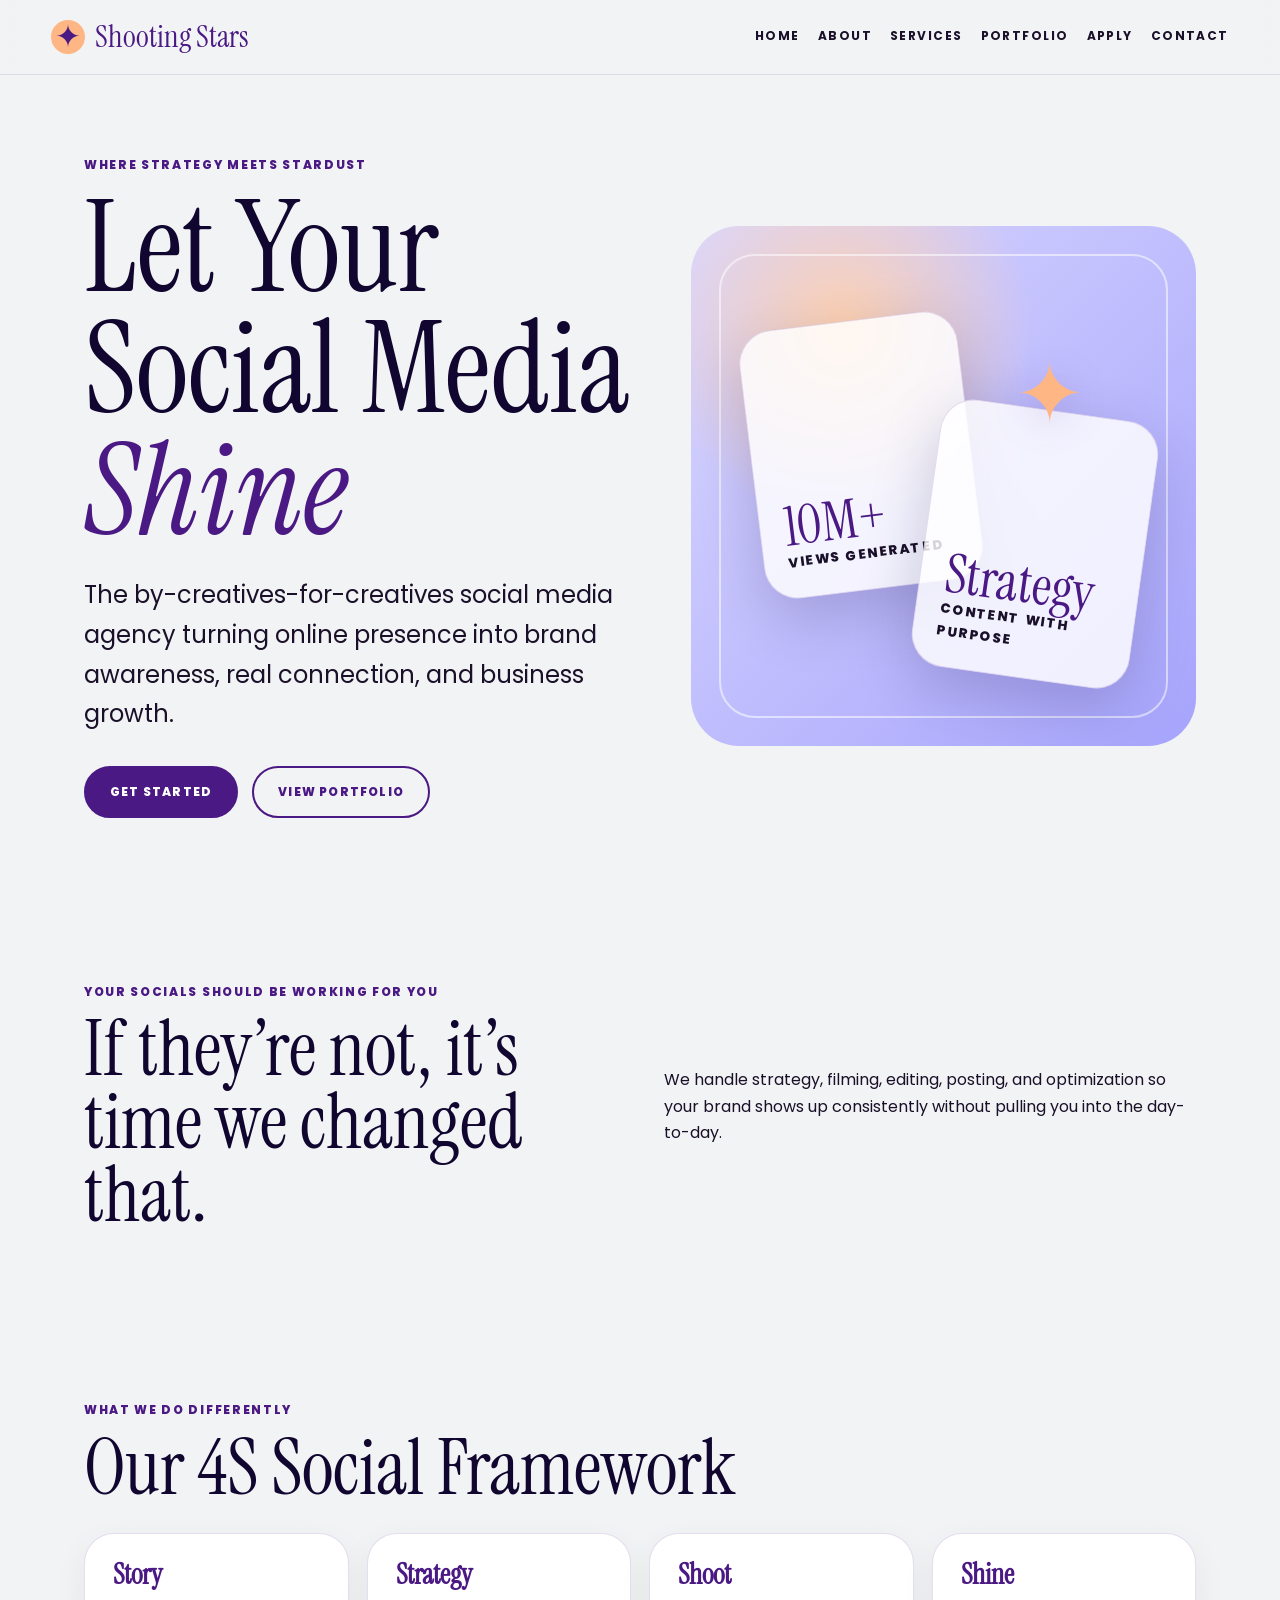
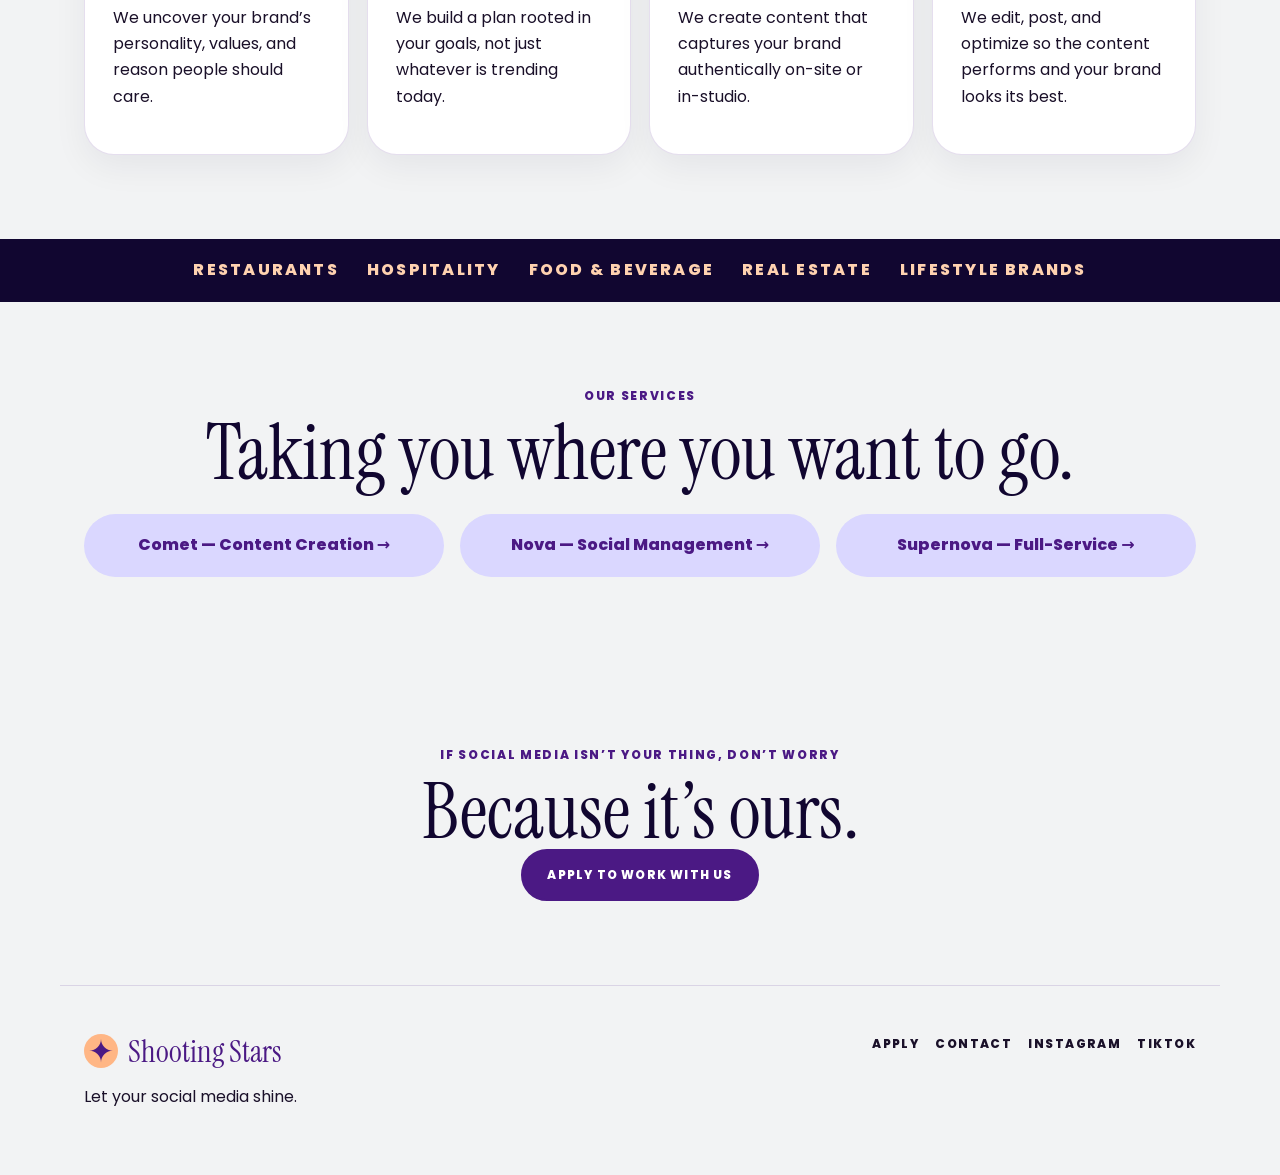
==== index.html @ 6f442920 "Add files via upload" ====
<!DOCTYPE html>
<html lang="en">
<head>
  <meta charset="UTF-8" />
  <meta name="viewport" content="width=device-width, initial-scale=1.0" />
  <meta name="description" content="Shooting Stars is a by-creatives-for-creatives social media agency helping brands shine online." />
  <title>Home | Shooting Stars</title>
  <link rel="preconnect" href="https://fonts.googleapis.com">
  <link rel="preconnect" href="https://fonts.gstatic.com" crossorigin>
  <link href="https://fonts.googleapis.com/css2?family=Instrument+Serif:ital@0;1&family=Poppins:wght@400;500;600;700;800&display=swap" rel="stylesheet">
  <link rel="stylesheet" href="style.css" />
</head>
<body class="home">
  <header class="site-header">
    <a class="brand" href="index.html" aria-label="Shooting Stars home">
      <span class="brand-mark">✦</span>
      <span>Shooting Stars</span>
    </a>
    <button class="nav-toggle" aria-label="Open navigation" aria-expanded="false">☰</button>
    <nav class="site-nav"><a href="index.html">Home</a><a href="about.html">About</a><a href="services.html">Services</a><a href="portfolio.html">Portfolio</a><a href="apply.html">Apply</a><a href="contact.html">Contact</a></nav>
  </header>
  <main><section class="hero">
  <div class="hero-copy">
    <p class="eyebrow">Where Strategy Meets Stardust</p>
    <h1>Let Your Social Media <em>Shine</em></h1>
    <p class="lede">The by-creatives-for-creatives social media agency turning online presence into brand awareness, real connection, and business growth.</p>
    <div class="button-row">
      <a class="btn primary" href="apply.html">Get Started</a>
      <a class="btn secondary" href="portfolio.html">View Portfolio</a>
    </div>
  </div>
  <div class="hero-art">
    <div class="phone-card one"><span>10M+</span><small>views generated</small></div>
    <div class="phone-card two"><span>Strategy</span><small>content with purpose</small></div>
    <div class="star-orbit">✦</div>
  </div>
</section>
<section class="section split">
  <div><p class="eyebrow">Your socials should be working for you</p><h2>If they’re not, it’s time we changed that.</h2></div>
  <p>We handle strategy, filming, editing, posting, and optimization so your brand shows up consistently without pulling you into the day-to-day.</p>
</section>
<section class="section">
  <p class="eyebrow">What we do differently</p>
  <h2>Our 4S Social Framework</h2>
  <div class="card-grid four">
    <article><h3>Story</h3><p>We uncover your brand’s personality, values, and reason people should care.</p></article>
    <article><h3>Strategy</h3><p>We build a plan rooted in your goals, not just whatever is trending today.</p></article>
    <article><h3>Shoot</h3><p>We create content that captures your brand authentically on-site or in-studio.</p></article>
    <article><h3>Shine</h3><p>We edit, post, and optimize so the content performs and your brand looks its best.</p></article>
  </div>
</section>
<section class="marquee"><span>Restaurants</span><span>Hospitality</span><span>Food & Beverage</span><span>Real Estate</span><span>Lifestyle Brands</span></section>
<section class="section services-preview">
  <p class="eyebrow">Our Services</p><h2>Taking you where you want to go.</h2>
  <div class="package-row">
    <a href="services.html#comet">Comet — Content Creation →</a>
    <a href="services.html#nova">Nova — Social Management →</a>
    <a href="services.html#supernova">Supernova — Full-Service →</a>
  </div>
</section>
<section class="section cta">
  <p class="eyebrow">If social media isn’t your thing, don’t worry</p>
  <h2>Because it’s ours.</h2>
  <a class="btn primary" href="apply.html">Apply to Work With Us</a>
</section></main>
  <footer class="footer">
    <div>
      <a class="brand footer-brand" href="index.html"><span class="brand-mark">✦</span><span>Shooting Stars</span></a>
      <p>Let your social media shine.</p>
    </div>
    <div class="footer-links">
      <a href="apply.html">Apply</a>
      <a href="contact.html">Contact</a>
      <a href="https://instagram.com/" target="_blank" rel="noreferrer">Instagram</a>
      <a href="https://tiktok.com/" target="_blank" rel="noreferrer">TikTok</a>
    </div>
  </footer>
  <script src="script.js"></script>
</body>
</html>
---- style.css ----
:root{
  --nebula:#4B1984;
  --comet:#FFB685;
  --solar:#FFD2B0;
  --midnight:#110630;
  --moon:#F2F3F4;
  --periwinkle:#A6A4FC;
  --lavender:#DAD7FF;
  --ink:#1a1029;
  --max:1160px;
}
*{box-sizing:border-box}
html{scroll-behavior:smooth}
body{margin:0;background:var(--moon);color:var(--ink);font-family:Poppins,system-ui,sans-serif;line-height:1.65;overflow-x:hidden}
a{color:inherit;text-decoration:none}
.site-header{position:sticky;top:0;z-index:50;display:flex;align-items:center;justify-content:space-between;gap:24px;padding:18px clamp(18px,4vw,54px);background:rgba(242,243,244,.86);backdrop-filter:blur(18px);border-bottom:1px solid rgba(75,25,132,.12)}
.brand{display:flex;align-items:center;gap:10px;font-family:"Instrument Serif",serif;font-size:31px;color:var(--nebula);line-height:1}
.brand-mark{display:grid;place-items:center;width:34px;height:34px;border-radius:50%;background:var(--comet);color:var(--nebula);font-family:Poppins}
.site-nav{display:flex;align-items:center;gap:18px;text-transform:uppercase;font-size:12px;letter-spacing:.12em;font-weight:700}
.site-nav a{padding:8px 0;border-bottom:2px solid transparent}
.site-nav a:hover{border-color:var(--comet)}
.nav-toggle{display:none;background:none;border:0;font-size:28px;color:var(--nebula)}
.hero,.page-hero,.section,.footer{max-width:var(--max);margin:0 auto}
.hero{min-height:82vh;display:grid;grid-template-columns:1.05fr .95fr;align-items:center;gap:48px;padding:80px 24px}
.eyebrow{text-transform:uppercase;letter-spacing:.14em;font-size:12px;font-weight:800;color:var(--nebula);margin:0 0 12px}
h1,h2,h3{margin:0;line-height:.95;color:var(--midnight)}
h1,h2{font-family:"Instrument Serif",serif;font-weight:400}
h1{font-size:clamp(64px,10vw,145px)}
h2{font-size:clamp(44px,6vw,86px)}
h3{font-size:28px}
em{color:var(--nebula);font-style:italic}
.lede,.page-hero p{font-size:clamp(18px,2vw,24px);max-width:720px}
.button-row{display:flex;gap:14px;flex-wrap:wrap;margin-top:32px}
.btn{display:inline-flex;align-items:center;justify-content:center;border-radius:999px;padding:14px 24px;font-weight:800;text-transform:uppercase;font-size:12px;letter-spacing:.1em;border:2px solid var(--nebula)}
.btn.primary{background:var(--nebula);color:white}
.btn.secondary{background:transparent;color:var(--nebula)}
.hero-art{min-height:520px;position:relative;border-radius:48px;background:radial-gradient(circle at 30% 20%,var(--solar),transparent 35%),linear-gradient(135deg,var(--lavender),var(--periwinkle));overflow:hidden}
.hero-art:before{content:"";position:absolute;inset:28px;border:2px solid rgba(255,255,255,.55);border-radius:36px}
.phone-card{position:absolute;width:220px;min-height:270px;background:rgba(255,255,255,.82);border:1px solid rgba(75,25,132,.15);border-radius:34px;box-shadow:0 20px 60px rgba(17,6,48,.18);padding:24px;display:flex;flex-direction:column;justify-content:end}
.phone-card span{font-family:"Instrument Serif",serif;font-size:54px;color:var(--nebula);line-height:.9}
.phone-card small{text-transform:uppercase;letter-spacing:.12em;font-weight:800}
.phone-card.one{left:12%;top:18%;transform:rotate(-7deg)}
.phone-card.two{right:10%;bottom:13%;transform:rotate(8deg)}
.star-orbit{position:absolute;right:22%;top:19%;font-size:84px;color:var(--comet);filter:drop-shadow(0 8px 20px rgba(75,25,132,.2))}
.section{padding:84px 24px}
.split{display:grid;grid-template-columns:1fr 1fr;gap:48px;align-items:center}
.card-grid{display:grid;grid-template-columns:repeat(3,1fr);gap:18px;margin-top:28px}
.card-grid.four{grid-template-columns:repeat(4,1fr)}
.card-grid article,.package,.work-card,form{background:white;border:1px solid rgba(75,25,132,.14);border-radius:30px;padding:28px;box-shadow:0 12px 34px rgba(17,6,48,.06)}
.card-grid h3,.package h2{font-family:"Instrument Serif",serif;color:var(--nebula)}
.marquee{display:flex;gap:28px;overflow:hidden;white-space:nowrap;padding:18px 0;background:var(--midnight);color:var(--solar);font-weight:800;text-transform:uppercase;letter-spacing:.14em;justify-content:center}
.services-preview,.cta{text-align:center}
.package-row{display:grid;grid-template-columns:repeat(3,1fr);gap:16px;margin-top:24px}
.package-row a{background:var(--lavender);border-radius:999px;padding:18px;font-weight:800;color:var(--nebula)}
.page-hero{padding:96px 24px 52px;text-align:center}
.page-hero p{margin-left:auto;margin-right:auto}
.founder{display:grid;grid-template-columns:.8fr 1.2fr;gap:36px;align-items:center}
.image-placeholder,.work-img{display:grid;place-items:center;min-height:430px;border-radius:36px;background:linear-gradient(135deg,var(--lavender),var(--solar));color:var(--nebula);font-weight:800;text-transform:uppercase;letter-spacing:.14em}
.packages{display:grid;grid-template-columns:repeat(3,1fr);gap:20px}
.package.featured{background:var(--midnight);color:white;transform:translateY(-18px)}
.package.featured h2,.package.featured .eyebrow{color:var(--solar)}
.package ul{padding-left:20px}
.timeline{display:grid;grid-template-columns:repeat(4,1fr);gap:16px;margin-top:24px}
.timeline div{background:var(--lavender);border-radius:24px;padding:24px;font-weight:700}
.timeline b{display:block;color:var(--nebula);font-size:28px}
.portfolio-grid{display:grid;grid-template-columns:repeat(2,1fr);gap:22px}
.work-img{min-height:300px;margin-bottom:18px}
.stats{display:grid;grid-template-columns:repeat(3,1fr);gap:18px;text-align:center}
.stats div{background:var(--midnight);color:white;border-radius:30px;padding:34px}
.stats b{display:block;font-family:"Instrument Serif",serif;font-size:70px;color:var(--solar)}
.form-section{display:grid;grid-template-columns:.8fr 1.2fr;gap:32px}
form{display:grid;gap:16px}
label{display:grid;gap:7px;font-weight:700}
input,textarea,select{width:100%;border:1px solid rgba(75,25,132,.22);border-radius:16px;padding:14px 16px;font:inherit;background:var(--moon);color:var(--ink)}
.footer{display:flex;justify-content:space-between;gap:32px;align-items:flex-start;padding:48px 24px;border-top:1px solid rgba(75,25,132,.14)}
.footer-links{display:flex;gap:16px;flex-wrap:wrap;text-transform:uppercase;font-size:12px;font-weight:800;letter-spacing:.12em}
@media (max-width:850px){
 .nav-toggle{display:block}.site-nav{display:none;position:absolute;top:74px;left:0;right:0;background:var(--moon);padding:20px;flex-direction:column;border-bottom:1px solid rgba(75,25,132,.14)}.site-nav.open{display:flex}
 .hero,.split,.founder,.packages,.form-section{grid-template-columns:1fr}
 .hero{padding-top:48px}.hero-art{min-height:430px}
 .card-grid,.card-grid.four,.package-row,.timeline,.portfolio-grid,.stats{grid-template-columns:1fr}
 .package.featured{transform:none}
 .footer{flex-direction:column}
}
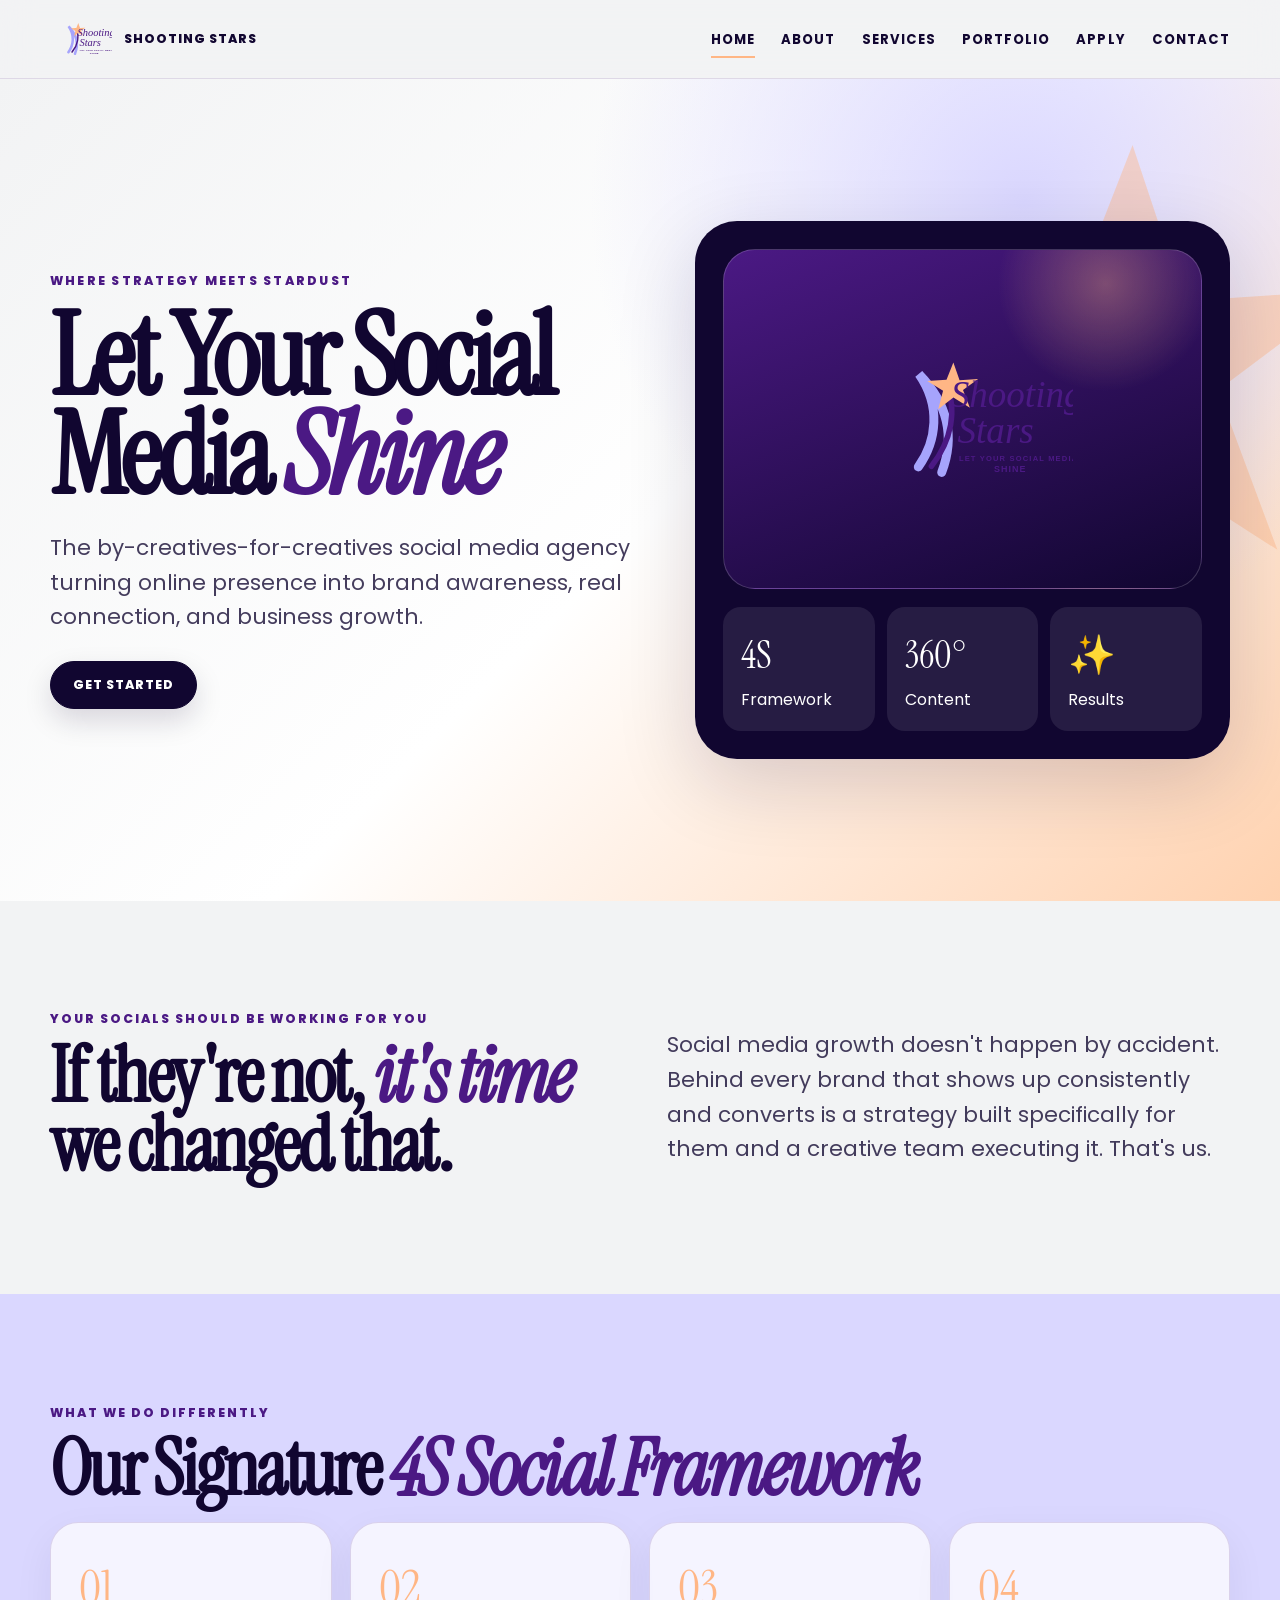
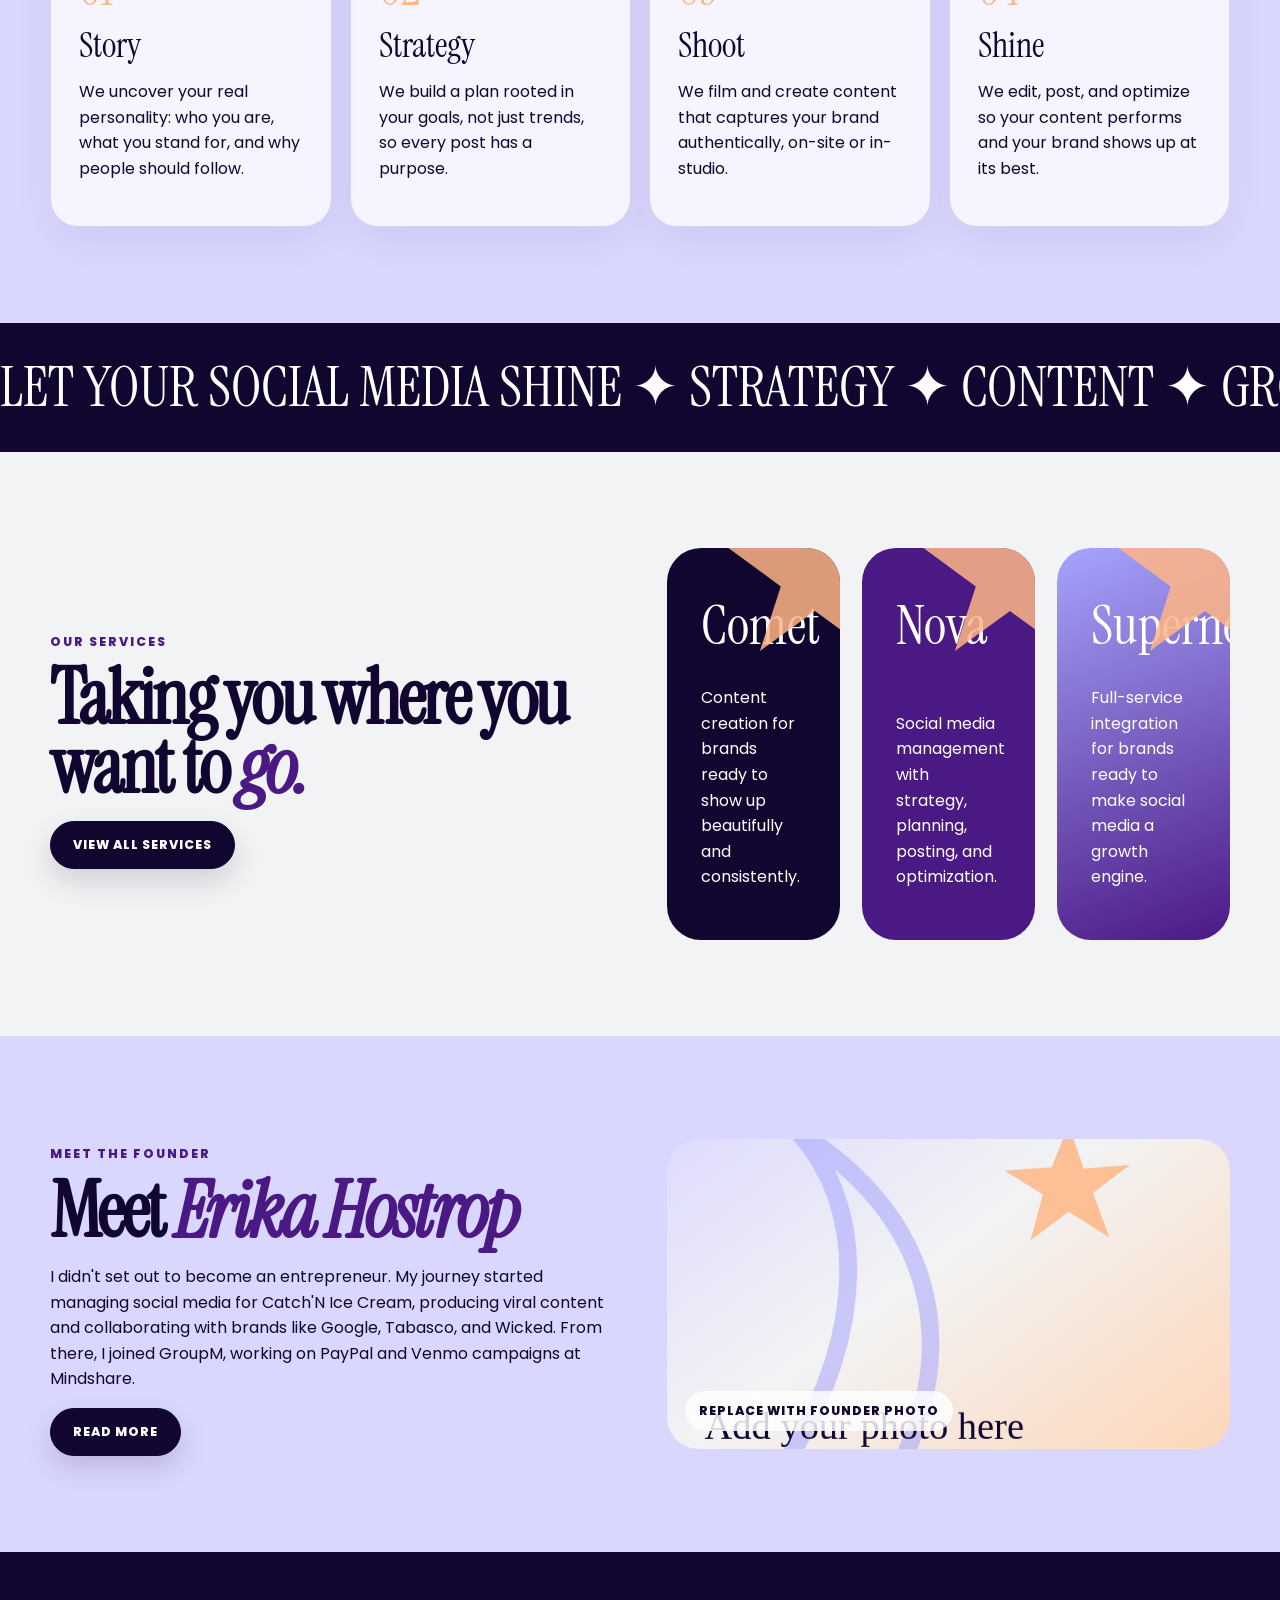
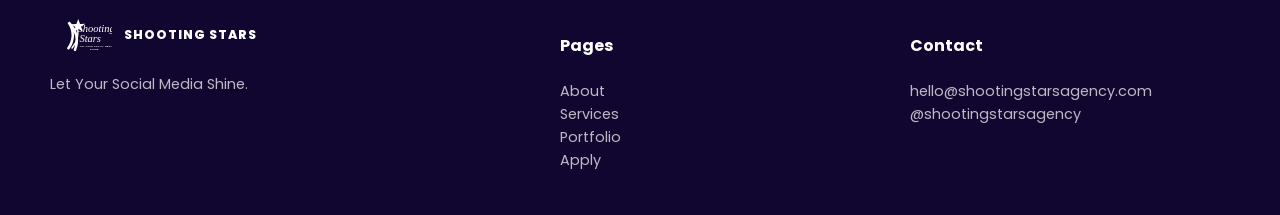
==== commit 2da937b5: "Add files via upload" ====
--- a/index.html
+++ b/index.html
@@ -1,80 +1,10 @@
-<!DOCTYPE html>
-<html lang="en">
-<head>
-  <meta charset="UTF-8" />
-  <meta name="viewport" content="width=device-width, initial-scale=1.0" />
-  <meta name="description" content="Shooting Stars is a by-creatives-for-creatives social media agency helping brands shine online." />
-  <title>Home | Shooting Stars</title>
-  <link rel="preconnect" href="https://fonts.googleapis.com">
-  <link rel="preconnect" href="https://fonts.gstatic.com" crossorigin>
-  <link href="https://fonts.googleapis.com/css2?family=Instrument+Serif:ital@0;1&family=Poppins:wght@400;500;600;700;800&display=swap" rel="stylesheet">
-  <link rel="stylesheet" href="style.css" />
-</head>
-<body class="home">
-  <header class="site-header">
-    <a class="brand" href="index.html" aria-label="Shooting Stars home">
-      <span class="brand-mark">✦</span>
-      <span>Shooting Stars</span>
-    </a>
-    <button class="nav-toggle" aria-label="Open navigation" aria-expanded="false">☰</button>
-    <nav class="site-nav"><a href="index.html">Home</a><a href="about.html">About</a><a href="services.html">Services</a><a href="portfolio.html">Portfolio</a><a href="apply.html">Apply</a><a href="contact.html">Contact</a></nav>
-  </header>
-  <main><section class="hero">
-  <div class="hero-copy">
-    <p class="eyebrow">Where Strategy Meets Stardust</p>
-    <h1>Let Your Social Media <em>Shine</em></h1>
-    <p class="lede">The by-creatives-for-creatives social media agency turning online presence into brand awareness, real connection, and business growth.</p>
-    <div class="button-row">
-      <a class="btn primary" href="apply.html">Get Started</a>
-      <a class="btn secondary" href="portfolio.html">View Portfolio</a>
-    </div>
-  </div>
-  <div class="hero-art">
-    <div class="phone-card one"><span>10M+</span><small>views generated</small></div>
-    <div class="phone-card two"><span>Strategy</span><small>content with purpose</small></div>
-    <div class="star-orbit">✦</div>
-  </div>
-</section>
-<section class="section split">
-  <div><p class="eyebrow">Your socials should be working for you</p><h2>If they’re not, it’s time we changed that.</h2></div>
-  <p>We handle strategy, filming, editing, posting, and optimization so your brand shows up consistently without pulling you into the day-to-day.</p>
-</section>
-<section class="section">
-  <p class="eyebrow">What we do differently</p>
-  <h2>Our 4S Social Framework</h2>
-  <div class="card-grid four">
-    <article><h3>Story</h3><p>We uncover your brand’s personality, values, and reason people should care.</p></article>
-    <article><h3>Strategy</h3><p>We build a plan rooted in your goals, not just whatever is trending today.</p></article>
-    <article><h3>Shoot</h3><p>We create content that captures your brand authentically on-site or in-studio.</p></article>
-    <article><h3>Shine</h3><p>We edit, post, and optimize so the content performs and your brand looks its best.</p></article>
-  </div>
-</section>
-<section class="marquee"><span>Restaurants</span><span>Hospitality</span><span>Food & Beverage</span><span>Real Estate</span><span>Lifestyle Brands</span></section>
-<section class="section services-preview">
-  <p class="eyebrow">Our Services</p><h2>Taking you where you want to go.</h2>
-  <div class="package-row">
-    <a href="services.html#comet">Comet — Content Creation →</a>
-    <a href="services.html#nova">Nova — Social Management →</a>
-    <a href="services.html#supernova">Supernova — Full-Service →</a>
-  </div>
-</section>
-<section class="section cta">
-  <p class="eyebrow">If social media isn’t your thing, don’t worry</p>
-  <h2>Because it’s ours.</h2>
-  <a class="btn primary" href="apply.html">Apply to Work With Us</a>
-</section></main>
-  <footer class="footer">
-    <div>
-      <a class="brand footer-brand" href="index.html"><span class="brand-mark">✦</span><span>Shooting Stars</span></a>
-      <p>Let your social media shine.</p>
-    </div>
-    <div class="footer-links">
-      <a href="apply.html">Apply</a>
-      <a href="contact.html">Contact</a>
-      <a href="https://instagram.com/" target="_blank" rel="noreferrer">Instagram</a>
-      <a href="https://tiktok.com/" target="_blank" rel="noreferrer">TikTok</a>
-    </div>
-  </footer>
-  <script src="script.js"></script>
-</body>
-</html>+<!doctype html><html lang="en"><head><meta charset="utf-8"><meta name="viewport" content="width=device-width,initial-scale=1"><title>Shooting Stars | Social Media Agency</title><meta name="description" content="By-creatives-for-creatives social media agency turning online presence into real business growth."><link rel="stylesheet" href="style.css"></head><body>
+<header class="nav"><div class="wrap nav-inner"><a class="brand" href="index.html"><img src="assets/logo.svg" alt="Shooting Stars logo"><span>Shooting Stars</span></a><button class="menu" aria-label="Open menu">☰</button><nav class="links"><a class="active" href="index.html">Home</a><a href="about.html">About</a><a href="services.html">Services</a><a href="portfolio.html">Portfolio</a><a href="apply.html">Apply</a><a href="contact.html">Contact</a></nav></div></header>
+<main>
+<section class="hero"><div class="wrap hero-grid"><div><p class="kicker">Where Strategy Meets Stardust</p><h1 class="headline">Let Your Social Media <em>Shine</em></h1><p class="lede">The by-creatives-for-creatives social media agency turning online presence into brand awareness, real connection, and business growth.</p><a class="btn" href="apply.html">Get Started</a></div><div class="hero-card"><div class="orbit"><img src="assets/logo.svg" alt="Shooting Stars"></div><div class="stat-strip"><div class="mini"><strong>4S</strong>Framework</div><div class="mini"><strong>360°</strong>Content</div><div class="mini"><strong>✨</strong>Results</div></div></div></div></section>
+<section class="section"><div class="wrap split"><div><p class="eyebrow">Your socials should be working for you</p><h2 class="section-title">If they're not, <span>it's time</span> we changed that.</h2></div><p class="lede">Social media growth doesn't happen by accident. Behind every brand that shows up consistently and converts is a strategy built specifically for them and a creative team executing it. That's us.</p></div></section>
+<section class="section alt"><div class="wrap"><p class="eyebrow">What we do differently</p><h2 class="section-title">Our Signature <span>4S Social Framework</span></h2><div class="cards"><article class="card"><div class="number">01</div><h3>Story</h3><p>We uncover your real personality: who you are, what you stand for, and why people should follow.</p></article><article class="card"><div class="number">02</div><h3>Strategy</h3><p>We build a plan rooted in your goals, not just trends, so every post has a purpose.</p></article><article class="card"><div class="number">03</div><h3>Shoot</h3><p>We film and create content that captures your brand authentically, on-site or in-studio.</p></article><article class="card"><div class="number">04</div><h3>Shine</h3><p>We edit, post, and optimize so your content performs and your brand shows up at its best.</p></article></div></div></section>
+<div class="marquee"><span>LET YOUR SOCIAL MEDIA SHINE ✦ STRATEGY ✦ CONTENT ✦ GROWTH ✦ LET YOUR SOCIAL MEDIA SHINE ✦ STRATEGY ✦ CONTENT ✦ GROWTH ✦ </span></div>
+<section class="section"><div class="wrap split"><div><p class="eyebrow">Our Services</p><h2 class="section-title">Taking you where you want to <span>go.</span></h2><a class="btn" href="services.html">View All Services</a></div><div class="services-grid"><article class="service"><h3>Comet</h3><p>Content creation for brands ready to show up beautifully and consistently.</p></article><article class="service"><h3>Nova</h3><p>Social media management with strategy, planning, posting, and optimization.</p></article><article class="service"><h3>Supernova</h3><p>Full-service integration for brands ready to make social media a growth engine.</p></article></div></div></section>
+<section class="section alt"><div class="wrap split"><div><p class="eyebrow">Meet the founder</p><h2 class="section-title">Meet <span>Erika Hostrop</span></h2><p>I didn't set out to become an entrepreneur. My journey started managing social media for Catch'N Ice Cream, producing viral content and collaborating with brands like Google, Tabasco, and Wicked. From there, I joined GroupM, working on PayPal and Venmo campaigns at Mindshare.</p><a class="btn" href="about.html">Read More</a></div><div class="tile" data-label="Replace with founder photo"></div></div></section>
+</main><footer class="footer"><div class="wrap footer-grid"><div><a class="brand" href="index.html"><img src="assets/logo.svg" alt="logo"><span>Shooting Stars</span></a><p class="small">Let Your Social Media Shine.</p></div><div><h4>Pages</h4><p class="small"><a href="about.html">About</a><br><a href="services.html">Services</a><br><a href="portfolio.html">Portfolio</a><br><a href="apply.html">Apply</a></p></div><div><h4>Contact</h4><p class="small">hello@shootingstarsagency.com<br>@shootingstarsagency</p></div></div></footer><script src="script.js"></script></body></html>
--- a/style.css
+++ b/style.css
@@ -1,84 +1,4 @@
-:root{
-  --nebula:#4B1984;
-  --comet:#FFB685;
-  --solar:#FFD2B0;
-  --midnight:#110630;
-  --moon:#F2F3F4;
-  --periwinkle:#A6A4FC;
-  --lavender:#DAD7FF;
-  --ink:#1a1029;
-  --max:1160px;
-}
-*{box-sizing:border-box}
-html{scroll-behavior:smooth}
-body{margin:0;background:var(--moon);color:var(--ink);font-family:Poppins,system-ui,sans-serif;line-height:1.65;overflow-x:hidden}
-a{color:inherit;text-decoration:none}
-.site-header{position:sticky;top:0;z-index:50;display:flex;align-items:center;justify-content:space-between;gap:24px;padding:18px clamp(18px,4vw,54px);background:rgba(242,243,244,.86);backdrop-filter:blur(18px);border-bottom:1px solid rgba(75,25,132,.12)}
-.brand{display:flex;align-items:center;gap:10px;font-family:"Instrument Serif",serif;font-size:31px;color:var(--nebula);line-height:1}
-.brand-mark{display:grid;place-items:center;width:34px;height:34px;border-radius:50%;background:var(--comet);color:var(--nebula);font-family:Poppins}
-.site-nav{display:flex;align-items:center;gap:18px;text-transform:uppercase;font-size:12px;letter-spacing:.12em;font-weight:700}
-.site-nav a{padding:8px 0;border-bottom:2px solid transparent}
-.site-nav a:hover{border-color:var(--comet)}
-.nav-toggle{display:none;background:none;border:0;font-size:28px;color:var(--nebula)}
-.hero,.page-hero,.section,.footer{max-width:var(--max);margin:0 auto}
-.hero{min-height:82vh;display:grid;grid-template-columns:1.05fr .95fr;align-items:center;gap:48px;padding:80px 24px}
-.eyebrow{text-transform:uppercase;letter-spacing:.14em;font-size:12px;font-weight:800;color:var(--nebula);margin:0 0 12px}
-h1,h2,h3{margin:0;line-height:.95;color:var(--midnight)}
-h1,h2{font-family:"Instrument Serif",serif;font-weight:400}
-h1{font-size:clamp(64px,10vw,145px)}
-h2{font-size:clamp(44px,6vw,86px)}
-h3{font-size:28px}
-em{color:var(--nebula);font-style:italic}
-.lede,.page-hero p{font-size:clamp(18px,2vw,24px);max-width:720px}
-.button-row{display:flex;gap:14px;flex-wrap:wrap;margin-top:32px}
-.btn{display:inline-flex;align-items:center;justify-content:center;border-radius:999px;padding:14px 24px;font-weight:800;text-transform:uppercase;font-size:12px;letter-spacing:.1em;border:2px solid var(--nebula)}
-.btn.primary{background:var(--nebula);color:white}
-.btn.secondary{background:transparent;color:var(--nebula)}
-.hero-art{min-height:520px;position:relative;border-radius:48px;background:radial-gradient(circle at 30% 20%,var(--solar),transparent 35%),linear-gradient(135deg,var(--lavender),var(--periwinkle));overflow:hidden}
-.hero-art:before{content:"";position:absolute;inset:28px;border:2px solid rgba(255,255,255,.55);border-radius:36px}
-.phone-card{position:absolute;width:220px;min-height:270px;background:rgba(255,255,255,.82);border:1px solid rgba(75,25,132,.15);border-radius:34px;box-shadow:0 20px 60px rgba(17,6,48,.18);padding:24px;display:flex;flex-direction:column;justify-content:end}
-.phone-card span{font-family:"Instrument Serif",serif;font-size:54px;color:var(--nebula);line-height:.9}
-.phone-card small{text-transform:uppercase;letter-spacing:.12em;font-weight:800}
-.phone-card.one{left:12%;top:18%;transform:rotate(-7deg)}
-.phone-card.two{right:10%;bottom:13%;transform:rotate(8deg)}
-.star-orbit{position:absolute;right:22%;top:19%;font-size:84px;color:var(--comet);filter:drop-shadow(0 8px 20px rgba(75,25,132,.2))}
-.section{padding:84px 24px}
-.split{display:grid;grid-template-columns:1fr 1fr;gap:48px;align-items:center}
-.card-grid{display:grid;grid-template-columns:repeat(3,1fr);gap:18px;margin-top:28px}
-.card-grid.four{grid-template-columns:repeat(4,1fr)}
-.card-grid article,.package,.work-card,form{background:white;border:1px solid rgba(75,25,132,.14);border-radius:30px;padding:28px;box-shadow:0 12px 34px rgba(17,6,48,.06)}
-.card-grid h3,.package h2{font-family:"Instrument Serif",serif;color:var(--nebula)}
-.marquee{display:flex;gap:28px;overflow:hidden;white-space:nowrap;padding:18px 0;background:var(--midnight);color:var(--solar);font-weight:800;text-transform:uppercase;letter-spacing:.14em;justify-content:center}
-.services-preview,.cta{text-align:center}
-.package-row{display:grid;grid-template-columns:repeat(3,1fr);gap:16px;margin-top:24px}
-.package-row a{background:var(--lavender);border-radius:999px;padding:18px;font-weight:800;color:var(--nebula)}
-.page-hero{padding:96px 24px 52px;text-align:center}
-.page-hero p{margin-left:auto;margin-right:auto}
-.founder{display:grid;grid-template-columns:.8fr 1.2fr;gap:36px;align-items:center}
-.image-placeholder,.work-img{display:grid;place-items:center;min-height:430px;border-radius:36px;background:linear-gradient(135deg,var(--lavender),var(--solar));color:var(--nebula);font-weight:800;text-transform:uppercase;letter-spacing:.14em}
-.packages{display:grid;grid-template-columns:repeat(3,1fr);gap:20px}
-.package.featured{background:var(--midnight);color:white;transform:translateY(-18px)}
-.package.featured h2,.package.featured .eyebrow{color:var(--solar)}
-.package ul{padding-left:20px}
-.timeline{display:grid;grid-template-columns:repeat(4,1fr);gap:16px;margin-top:24px}
-.timeline div{background:var(--lavender);border-radius:24px;padding:24px;font-weight:700}
-.timeline b{display:block;color:var(--nebula);font-size:28px}
-.portfolio-grid{display:grid;grid-template-columns:repeat(2,1fr);gap:22px}
-.work-img{min-height:300px;margin-bottom:18px}
-.stats{display:grid;grid-template-columns:repeat(3,1fr);gap:18px;text-align:center}
-.stats div{background:var(--midnight);color:white;border-radius:30px;padding:34px}
-.stats b{display:block;font-family:"Instrument Serif",serif;font-size:70px;color:var(--solar)}
-.form-section{display:grid;grid-template-columns:.8fr 1.2fr;gap:32px}
-form{display:grid;gap:16px}
-label{display:grid;gap:7px;font-weight:700}
-input,textarea,select{width:100%;border:1px solid rgba(75,25,132,.22);border-radius:16px;padding:14px 16px;font:inherit;background:var(--moon);color:var(--ink)}
-.footer{display:flex;justify-content:space-between;gap:32px;align-items:flex-start;padding:48px 24px;border-top:1px solid rgba(75,25,132,.14)}
-.footer-links{display:flex;gap:16px;flex-wrap:wrap;text-transform:uppercase;font-size:12px;font-weight:800;letter-spacing:.12em}
-@media (max-width:850px){
- .nav-toggle{display:block}.site-nav{display:none;position:absolute;top:74px;left:0;right:0;background:var(--moon);padding:20px;flex-direction:column;border-bottom:1px solid rgba(75,25,132,.14)}.site-nav.open{display:flex}
- .hero,.split,.founder,.packages,.form-section{grid-template-columns:1fr}
- .hero{padding-top:48px}.hero-art{min-height:430px}
- .card-grid,.card-grid.four,.package-row,.timeline,.portfolio-grid,.stats{grid-template-columns:1fr}
- .package.featured{transform:none}
- .footer{flex-direction:column}
-}+@import url('https://fonts.googleapis.com/css2?family=Instrument+Serif:ital@0;1&family=Poppins:wght@400;500;600;700;800&display=swap');
+:root{--nebula:#4B1984;--comet:#FFB685;--flare:#FFD2B0;--midnight:#110630;--moon:#F2F3F4;--hazy:#A6A4FC;--lav:#DAD7FF;--ink:#170b32;--white:#fff;--max:1180px;--radius:28px;--shadow:0 24px 80px rgba(17,6,48,.16)}
+*{box-sizing:border-box}html{scroll-behavior:smooth}body{margin:0;background:var(--moon);color:var(--midnight);font-family:Poppins,system-ui,sans-serif;line-height:1.6;overflow-x:hidden}a{color:inherit;text-decoration:none}img{max-width:100%;display:block}.wrap{width:min(var(--max),calc(100% - 40px));margin:auto}.nav{position:sticky;top:0;z-index:99;background:rgba(242,243,244,.78);backdrop-filter:blur(16px);border-bottom:1px solid rgba(75,25,132,.12)}.nav-inner{height:78px;display:flex;align-items:center;justify-content:space-between}.brand{display:flex;align-items:center;gap:12px;font-weight:800;letter-spacing:.08em;text-transform:uppercase;font-size:.78rem}.brand img{width:62px}.links{display:flex;align-items:center;gap:26px;font-size:.82rem;font-weight:700;text-transform:uppercase;letter-spacing:.08em}.links a{position:relative}.links a:after{content:"";position:absolute;left:0;bottom:-8px;width:0;height:2px;background:var(--comet);transition:.25s}.links a:hover:after,.links a.active:after{width:100%}.btn,.button{display:inline-flex;align-items:center;justify-content:center;gap:10px;border:1px solid var(--midnight);border-radius:999px;padding:13px 22px;font-weight:800;text-transform:uppercase;letter-spacing:.08em;font-size:.78rem;background:var(--midnight);color:var(--white);box-shadow:0 12px 28px rgba(17,6,48,.15);transition:.25s}.btn:hover,.button:hover{transform:translateY(-3px);background:var(--nebula)}.btn.light{background:var(--white);color:var(--midnight)}.menu{display:none;border:0;background:transparent;font-size:1.8rem}.hero{position:relative;min-height:calc(100vh - 78px);display:grid;align-items:center;overflow:hidden;background:radial-gradient(circle at 80% 15%,var(--lav),transparent 35%),linear-gradient(135deg,var(--moon),#fff 52%,var(--flare))}.hero:before{content:"";position:absolute;right:-120px;top:40px;width:520px;height:520px;background:url('assets/star.svg') center/contain no-repeat;opacity:.42;animation:float 6s ease-in-out infinite}.hero-grid{display:grid;grid-template-columns:1.05fr .95fr;gap:54px;align-items:center;padding:70px 0}.kicker{font-size:.78rem;font-weight:800;text-transform:uppercase;letter-spacing:.18em;color:var(--nebula);margin:0 0 16px}.headline{font-family:'Instrument Serif',Georgia,serif;font-size:clamp(4rem,9vw,9.5rem);line-height:.86;letter-spacing:-.04em;margin:0}.headline em{font-style:italic;color:var(--nebula)}.lede{font-size:clamp(1.05rem,2vw,1.35rem);max-width:680px;margin:26px 0;color:rgba(17,6,48,.78)}.hero-card{position:relative;border-radius:42px;background:var(--midnight);color:white;padding:28px;box-shadow:var(--shadow);overflow:hidden}.hero-card img{width:220px;margin:auto}.orbit{height:340px;border:1px solid rgba(255,255,255,.18);border-radius:32px;display:grid;place-items:center;background:radial-gradient(circle at 80% 10%,rgba(255,182,133,.35),transparent 22%),linear-gradient(160deg,var(--nebula),var(--midnight))}.stat-strip{display:grid;grid-template-columns:repeat(3,1fr);gap:12px;margin-top:18px}.mini{background:rgba(255,255,255,.09);padding:18px;border-radius:18px}.mini strong{font-family:'Instrument Serif';font-size:2.4rem;font-weight:400;display:block}.section{padding:96px 0}.section.alt{background:var(--lav)}.split{display:grid;grid-template-columns:1fr 1fr;gap:54px;align-items:center}.section-title{font-family:'Instrument Serif',Georgia,serif;font-size:clamp(3rem,6vw,6.5rem);line-height:.9;letter-spacing:-.035em;margin:0 0 18px}.section-title span{color:var(--nebula);font-style:italic}.eyebrow{font-weight:800;text-transform:uppercase;letter-spacing:.16em;font-size:.78rem;color:var(--nebula)}.cards{display:grid;grid-template-columns:repeat(4,1fr);gap:18px}.card{border:1px solid rgba(75,25,132,.16);background:rgba(255,255,255,.72);border-radius:var(--radius);padding:28px;box-shadow:0 14px 40px rgba(17,6,48,.06);transition:.25s}.card:hover{transform:translateY(-6px);box-shadow:var(--shadow)}.card h3{font-family:'Instrument Serif';font-size:2.2rem;font-weight:400;line-height:1;margin:0 0 12px}.number{font-family:'Instrument Serif';font-size:3rem;color:var(--comet)}.marquee{overflow:hidden;background:var(--midnight);color:white;padding:20px 0;white-space:nowrap}.marquee span{display:inline-block;font-family:'Instrument Serif';font-size:3.5rem;animation:marq 28s linear infinite}.services-grid{display:grid;grid-template-columns:repeat(3,1fr);gap:22px}.service{background:var(--midnight);color:white;border-radius:34px;padding:34px;min-height:390px;display:flex;flex-direction:column;justify-content:space-between;position:relative;overflow:hidden}.service:before{content:"";position:absolute;right:-70px;top:-70px;width:190px;height:190px;background:var(--comet);clip-path:polygon(50% 0,61% 35%,98% 35%,68% 57%,79% 91%,50% 70%,21% 91%,32% 57%,2% 35%,39% 35%);opacity:.85}.service:nth-child(2){background:var(--nebula)}.service:nth-child(3){background:linear-gradient(160deg,var(--hazy),var(--nebula));}.service h3{font-family:'Instrument Serif';font-size:3.4rem;font-weight:400;margin:0}.gallery{display:grid;grid-template-columns:repeat(3,1fr);gap:18px}.tile{min-height:310px;border-radius:32px;background:url('assets/placeholder.svg') center/cover;overflow:hidden;position:relative}.tile:after{content:attr(data-label);position:absolute;left:18px;bottom:18px;background:rgba(255,255,255,.82);padding:10px 14px;border-radius:999px;font-weight:800;font-size:.78rem;text-transform:uppercase;letter-spacing:.08em}.quote{font-family:'Instrument Serif';font-size:clamp(2.2rem,4vw,4.4rem);line-height:1;margin:0}.form{display:grid;gap:14px}.form input,.form textarea,.form select{width:100%;border:1px solid rgba(75,25,132,.22);background:white;border-radius:18px;padding:16px;font:inherit}.form textarea{min-height:150px}.footer{background:var(--midnight);color:white;padding:60px 0 28px}.footer-grid{display:grid;grid-template-columns:1.2fr .8fr .8fr;gap:30px}.footer .brand img{filter:brightness(0) invert(1)}.small{font-size:.9rem;color:rgba(255,255,255,.72)}.badge{display:inline-block;background:var(--flare);padding:8px 12px;border-radius:999px;font-weight:800;font-size:.72rem;letter-spacing:.08em;text-transform:uppercase;color:var(--midnight)}.page-hero{padding:96px 0 68px;background:linear-gradient(135deg,var(--lav),var(--moon))}.page-hero .headline{font-size:clamp(4rem,8vw,8rem)}.process{counter-reset:step;display:grid;gap:18px}.process-row{counter-increment:step;display:grid;grid-template-columns:90px 1fr;gap:22px;align-items:start;border-top:1px solid rgba(75,25,132,.18);padding-top:22px}.process-row:before{content:'0' counter(step);font-family:'Instrument Serif';font-size:3rem;color:var(--comet)}@keyframes float{50%{transform:translateY(24px) rotate(8deg)}}@keyframes marq{to{transform:translateX(-50%)}}@media(max-width:900px){.links{position:absolute;left:20px;right:20px;top:86px;display:none;flex-direction:column;background:white;border-radius:24px;padding:24px;box-shadow:var(--shadow)}.links.open{display:flex}.menu{display:block}.hero-grid,.split,.footer-grid{grid-template-columns:1fr}.cards,.services-grid,.gallery{grid-template-columns:1fr}.stat-strip{grid-template-columns:1fr}.section{padding:68px 0}.hero{min-height:auto}.hero-grid{padding:55px 0}.headline{font-size:4.6rem}.orbit{height:260px}}
+.card,.service,.tile,.split>*{opacity:0;transform:translateY(18px);transition:opacity .6s ease,transform .6s ease}.show{opacity:1!important;transform:none!important}
